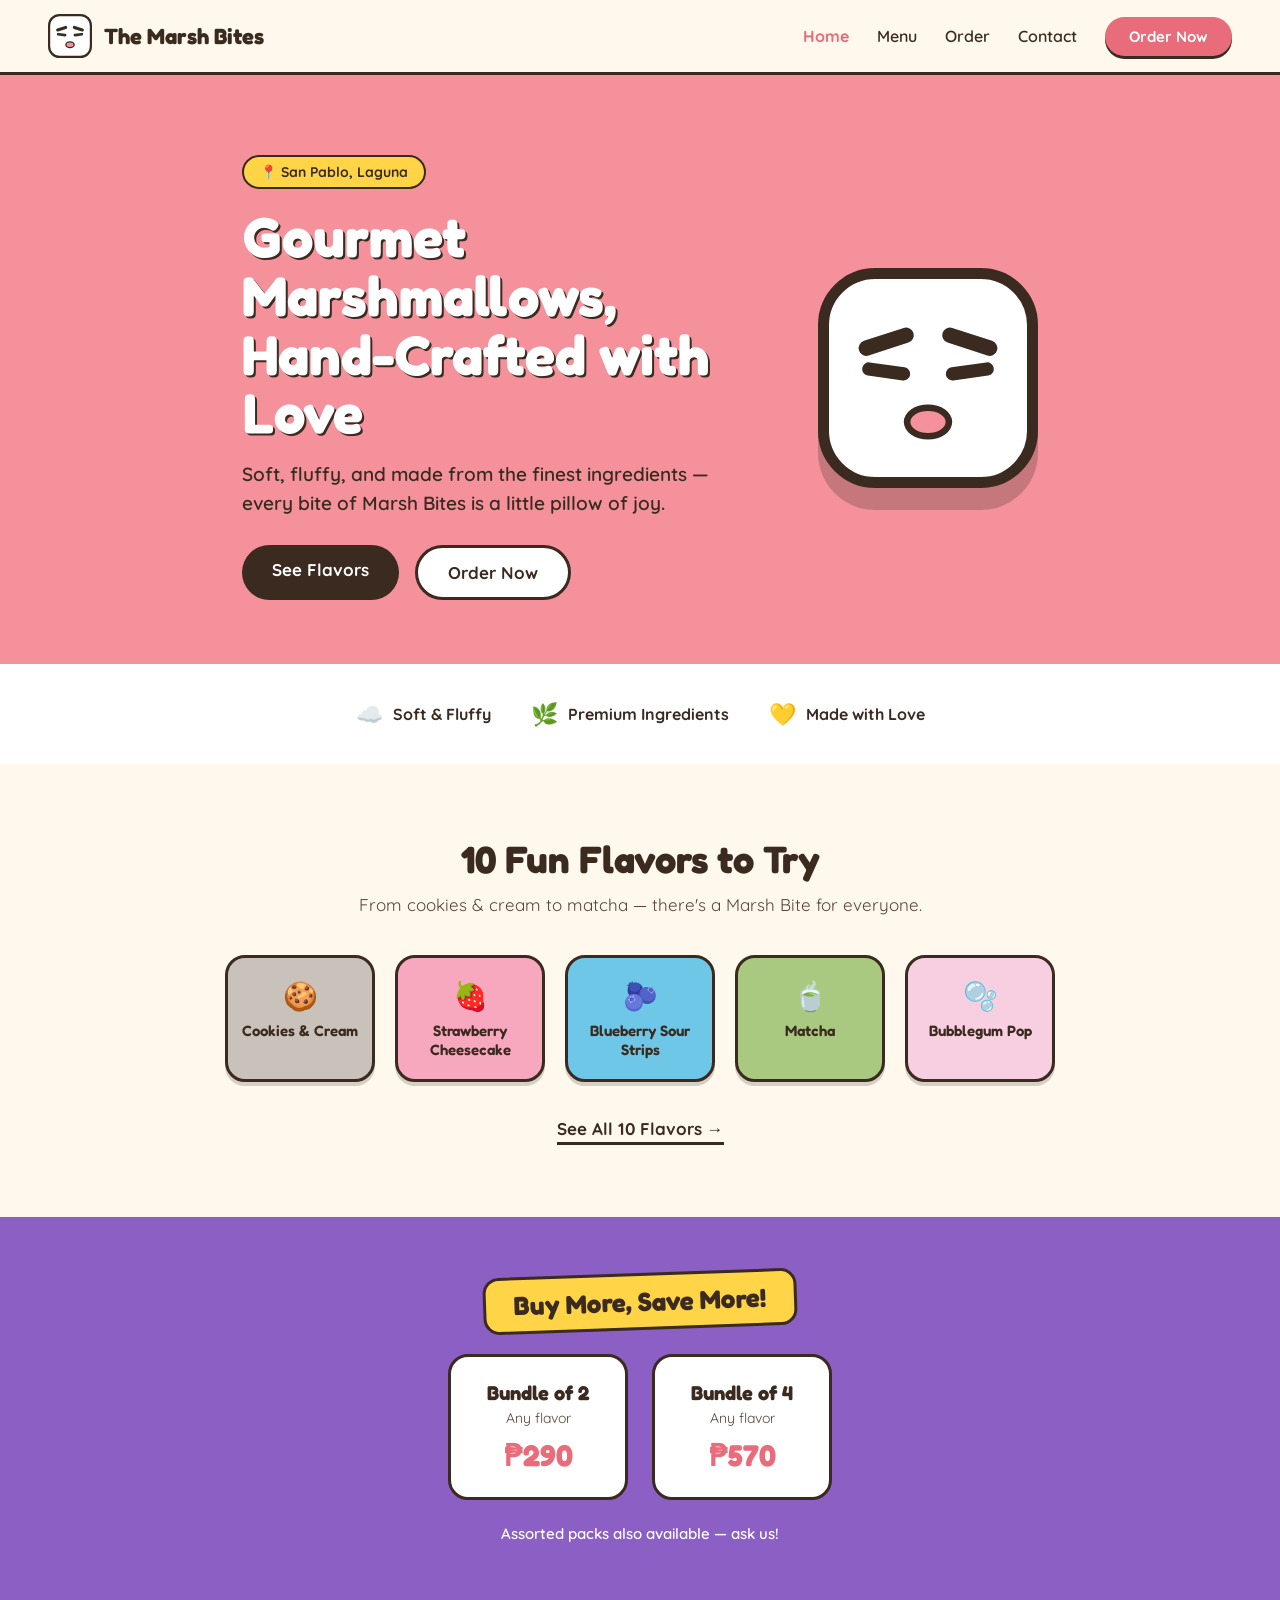
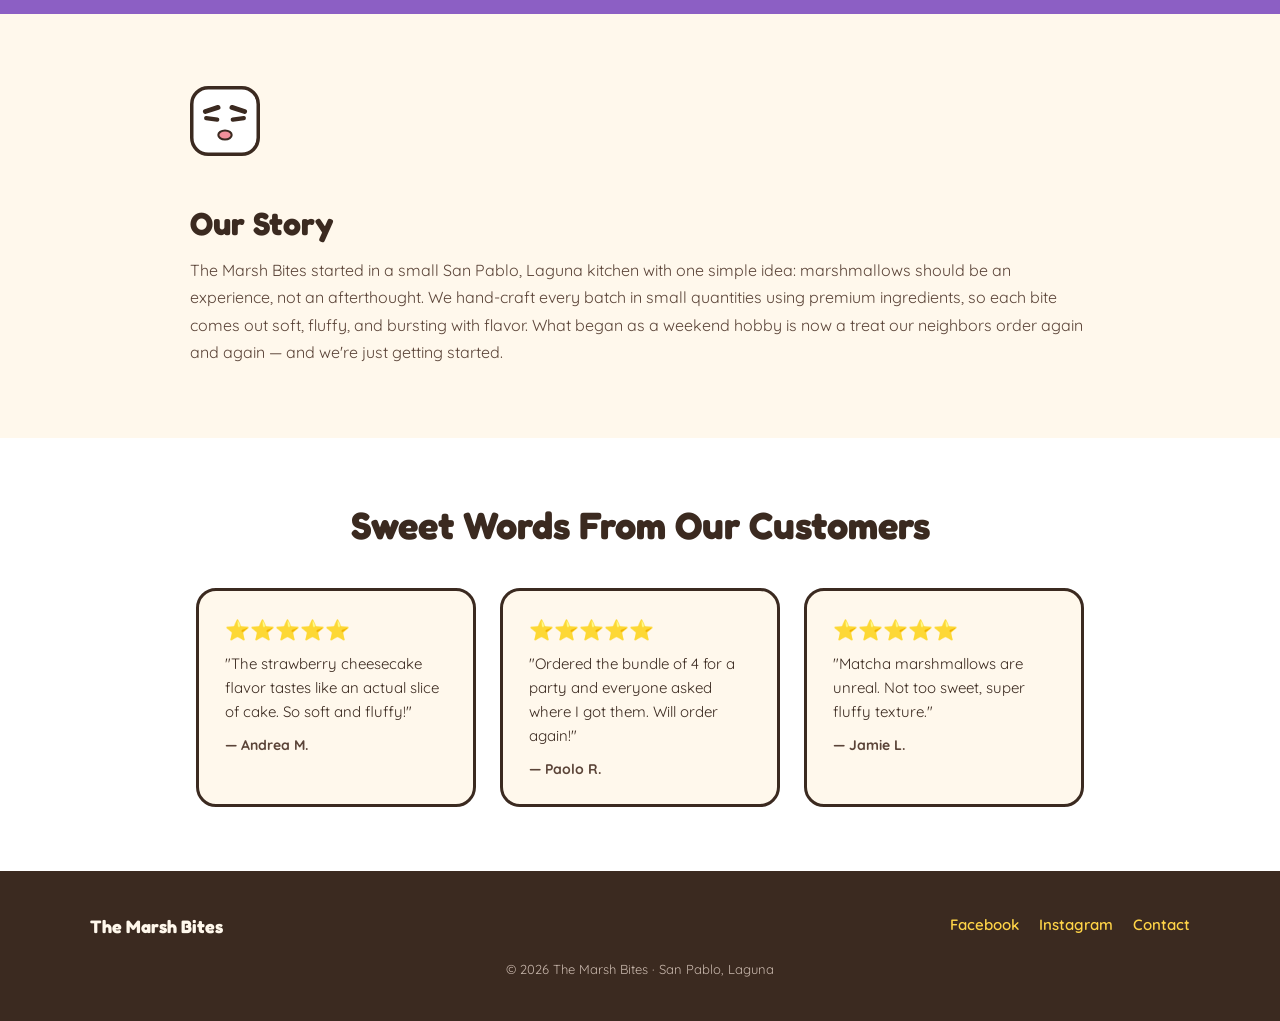
==== home.html @ ee5dc167 "Add files via upload" ====
<!DOCTYPE html>
<html lang="en">
<head>
<meta charset="utf-8">
<meta name="viewport" content="width=device-width, initial-scale=1">
<title>The Marsh Bites — Gourmet Marshmallows</title>
<link rel="preconnect" href="https://fonts.googleapis.com">
<link href="https://fonts.googleapis.com/css2?family=Fredoka:wght@500;600;700&family=Quicksand:wght@400;500;600;700&display=swap" rel="stylesheet">
<link rel="stylesheet" href="styles.css">
</head>
<body>

  <nav class="navbar">
    <a href="home.html" class="nav-logo">
      <div class="mascot sm"><div class="mascot-inner">
        <div class="mascot-face"></div>
        <div class="mascot-eyebrow l"></div><div class="mascot-eyebrow r"></div>
        <div class="mascot-eye l"></div><div class="mascot-eye r"></div>
        <div class="mascot-mouth"></div>
      </div></div>
      <div class="nav-logo-text">The Marsh Bites</div>
    </a>
    <div class="nav-links">
      <a href="home.html" class="nav-link active">Home</a>
      <a href="menu.html" class="nav-link">Menu</a>
      <a href="order.html" class="nav-link">Order</a>
      <a href="contact.html" class="nav-link">Contact</a>
      <a href="order.html" class="nav-cta">Order Now</a>
    </div>
  </nav>

  <section class="hero">
    <div class="hero-content">
      <div class="badge badge-yellow">📍 San Pablo, Laguna</div>
      <h1 class="hero-title">Gourmet Marshmallows,<br>Hand-Crafted with Love</h1>
      <p class="hero-text">Soft, fluffy, and made from the finest ingredients — every bite of Marsh Bites is a little pillow of joy.</p>
      <div class="hero-buttons">
        <a href="menu.html" class="btn btn-dark">See Flavors</a>
        <a href="order.html" class="btn btn-outline">Order Now</a>
      </div>
    </div>
    <div class="mascot lg"><div class="mascot-inner">
        <div class="mascot-face"></div>
        <div class="mascot-eyebrow l"></div><div class="mascot-eyebrow r"></div>
        <div class="mascot-eye l"></div><div class="mascot-eye r"></div>
        <div class="mascot-mouth"></div>
      </div></div>
  </section>

  <section class="features-strip">
    <div class="feature-item"><span class="emoji">☁️</span> Soft &amp; Fluffy</div>
    <div class="feature-item"><span class="emoji">🌿</span> Premium Ingredients</div>
    <div class="feature-item"><span class="emoji">💛</span> Made with Love</div>
  </section>

  <section class="section">
    <h2 class="section-title">10 Fun Flavors to Try</h2>
    <p class="section-sub">From cookies &amp; cream to matcha — there's a Marsh Bite for everyone.</p>
    <div class="flavor-row">
      <div class="flavor-card" style="background:#C9C2BA;">
        <div class="emoji">🍪</div>
        <div class="name">Cookies & Cream</div>
      </div>
      <div class="flavor-card" style="background:#F7A8BE;">
        <div class="emoji">🍓</div>
        <div class="name">Strawberry Cheesecake</div>
      </div>
      <div class="flavor-card" style="background:#6FC7E8;">
        <div class="emoji">🫐</div>
        <div class="name">Blueberry Sour Strips</div>
      </div>
      <div class="flavor-card" style="background:#A8C97F;">
        <div class="emoji">🍵</div>
        <div class="name">Matcha</div>
      </div>
      <div class="flavor-card" style="background:#F8CFE0;">
        <div class="emoji">🫧</div>
        <div class="name">Bubblegum Pop</div>
      </div>
    </div>
    <a href="menu.html" class="see-all-link">See All 10 Flavors →</a>
  </section>

  <section class="bundle-section">
    <div class="bundle-badge">Buy More, Save More!</div>
    <div class="bundle-cards">
      <div class="bundle-card"><div class="title">Bundle of 2</div><div class="sub">Any flavor</div><div class="price">₱290</div></div>
      <div class="bundle-card"><div class="title">Bundle of 4</div><div class="sub">Any flavor</div><div class="price">₱570</div></div>
    </div>
    <p class="bundle-note">Assorted packs also available — ask us!</p>
  </section>

  <section class="story-section">
    <div class="story-inner">
      <div class="mascot md"><div class="mascot-inner">
        <div class="mascot-face"></div>
        <div class="mascot-eyebrow l"></div><div class="mascot-eyebrow r"></div>
        <div class="mascot-eye l"></div><div class="mascot-eye r"></div>
        <div class="mascot-mouth"></div>
      </div></div>
      <div>
        <h2 class="story-title">Our Story</h2>
        <p class="story-text">The Marsh Bites started in a small San Pablo, Laguna kitchen with one simple idea: marshmallows should be an experience, not an afterthought. We hand-craft every batch in small quantities using premium ingredients, so each bite comes out soft, fluffy, and bursting with flavor. What began as a weekend hobby is now a treat our neighbors order again and again — and we're just getting started.</p>
      </div>
    </div>
  </section>

  <section class="testimonials-section">
    <h2 class="section-title" style="margin-bottom:40px;">Sweet Words From Our Customers</h2>
    <div class="testimonial-cards">
      <div class="testimonial-card"><div class="stars">⭐⭐⭐⭐⭐</div><p>"The strawberry cheesecake flavor tastes like an actual slice of cake. So soft and fluffy!"</p><div class="author">— Andrea M.</div></div>
      <div class="testimonial-card"><div class="stars">⭐⭐⭐⭐⭐</div><p>"Ordered the bundle of 4 for a party and everyone asked where I got them. Will order again!"</p><div class="author">— Paolo R.</div></div>
      <div class="testimonial-card"><div class="stars">⭐⭐⭐⭐⭐</div><p>"Matcha marshmallows are unreal. Not too sweet, super fluffy texture."</p><div class="author">— Jamie L.</div></div>
    </div>
  </section>

  <footer class="footer">
    <div class="footer-inner">
      <div class="footer-logo">The Marsh Bites</div>
      <div class="footer-links">
        <a href="https://facebook.com/themarshbites" target="_blank">Facebook</a>
        <a href="https://instagram.com/themarshbites" target="_blank">Instagram</a>
        <a href="contact.html">Contact</a>
      </div>
    </div>
    <div class="footer-copy">© 2026 The Marsh Bites · San Pablo, Laguna</div>
  </footer>
</body>
</html>
---- styles.css ----
:root{
  --pink:#F4919A; --pink-dark:#E86C79; --pink-darker:#D95763;
  --cream:#FFF8EC; --blue:#6FC7E8; --yellow:#FFD447; --purple:#8C5FC4;
  --brown:#3B2A20; --text-muted:#5B4438; --white:#fff;
}
*{box-sizing:border-box;}
body{margin:0;background:var(--cream);font-family:'Quicksand',sans-serif;}
a{color:var(--pink-dark);text-decoration:none;}
a:hover{color:var(--pink-darker);}
h1,h2,h3{font-family:'Fredoka',sans-serif;margin:0;}
img{max-width:100%;}

/* Mascot */
.mascot{position:relative;flex-shrink:0;}
.mascot-inner{width:100px;height:100px;position:relative;}
.mascot.sm{width:44px;height:44px;}
.mascot.sm .mascot-inner{transform:scale(0.44);transform-origin:top left;}
.mascot.md{width:70px;height:70px;}
.mascot.md .mascot-inner{transform:scale(0.7);transform-origin:top left;}
.mascot.lg{width:220px;height:220px;}
.mascot.lg .mascot-inner{transform:scale(2.2);transform-origin:top left;}
.mascot-face{position:absolute;inset:0;background:#fff;border:5px solid var(--brown);border-radius:26px;}
.mascot.lg .mascot-face{box-shadow:0 10px 0 rgba(59,42,32,0.25);}
.mascot-eyebrow{position:absolute;top:30px;width:26px;height:7px;background:var(--brown);border-radius:4px;}
.mascot-eyebrow.l{left:18px;transform:rotate(-18deg);}
.mascot-eyebrow.r{right:18px;transform:rotate(18deg);}
.mascot-eye{position:absolute;top:44px;width:22px;height:6px;background:var(--brown);border-radius:6px;}
.mascot-eye.l{left:20px;transform:rotate(8deg);}
.mascot-eye.r{right:20px;transform:rotate(-8deg);}
.mascot-mouth{position:absolute;bottom:22px;left:50%;transform:translateX(-50%);width:22px;height:16px;background:var(--pink);border:3px solid var(--brown);border-radius:50%;}

/* Nav */
.navbar{position:sticky;top:0;z-index:50;display:flex;align-items:center;justify-content:space-between;flex-wrap:wrap;gap:16px;padding:14px 48px;background:var(--cream);border-bottom:3px solid var(--brown);}
.nav-logo{display:flex;align-items:center;gap:12px;}
.nav-logo-text{font-family:'Fredoka',sans-serif;font-weight:700;font-size:22px;color:var(--brown);line-height:1;}
.nav-links{display:flex;gap:28px;align-items:center;flex-wrap:wrap;}
.nav-link{color:var(--brown);font-weight:600;font-size:16px;}
.nav-link.active{color:var(--pink-dark);font-weight:700;}
.nav-cta{background:var(--pink-dark);color:#fff;font-weight:700;padding:10px 24px;border-radius:999px;font-size:15px;box-shadow:0 3px 0 var(--brown);}

/* Buttons */
.btn{display:inline-block;font-weight:700;border-radius:999px;cursor:pointer;border:none;text-align:center;}
.btn-dark{background:var(--brown);color:#fff;font-size:17px;padding:14px 30px;}
.btn-outline{background:#fff;color:var(--brown);font-size:17px;padding:14px 30px;border:3px solid var(--brown);}
.btn-pink{background:var(--pink-dark);color:#fff;font-size:18px;padding:16px 36px;box-shadow:0 4px 0 var(--brown);}

/* Hero */
.hero{background:var(--pink);padding:80px 48px 64px;display:flex;align-items:center;justify-content:center;gap:56px;flex-wrap:wrap;}
.hero-content{max-width:520px;}
.badge{display:inline-block;color:var(--brown);font-weight:700;font-size:14px;padding:6px 16px;border-radius:999px;margin-bottom:18px;border:2px solid var(--brown);}
.badge-yellow{background:var(--yellow);}
.badge-blue{background:var(--blue);}
.hero-title{font-weight:700;font-size:56px;line-height:1.05;color:#fff;margin:0 0 18px;text-shadow:2px 2px 0 var(--brown);}
.hero-text{font-size:19px;color:var(--brown);font-weight:600;margin:0 0 28px;line-height:1.5;}
.hero-buttons{display:flex;gap:16px;flex-wrap:wrap;}

/* Feature strip */
.features-strip{display:flex;justify-content:center;gap:40px;flex-wrap:wrap;padding:36px 48px;background:#fff;}
.feature-item{display:flex;align-items:center;gap:10px;font-weight:700;color:var(--brown);font-size:16px;}
.feature-item .emoji{font-size:22px;}

/* Section generic */
.section{padding:72px 48px;text-align:center;}
.section-title{font-weight:700;font-size:38px;color:var(--brown);margin:0 0 12px;}
.section-sub{font-size:17px;color:var(--text-muted);margin:0 0 40px;}

/* Flavor cards (teaser + menu grid) */
.flavor-row{display:flex;gap:20px;flex-wrap:wrap;justify-content:center;max-width:1000px;margin:0 auto;}
.flavor-card{width:150px;border:3px solid var(--brown);border-radius:20px;padding:20px 12px;box-shadow:0 4px 0 rgba(59,42,32,0.2);}
.flavor-card .emoji{font-size:28px;margin-bottom:8px;}
.flavor-card .name{font-family:'Fredoka',sans-serif;font-weight:600;font-size:15px;color:var(--brown);}
.see-all-link{display:inline-block;margin-top:36px;color:var(--brown);font-weight:700;font-size:17px;border-bottom:3px solid var(--brown);padding-bottom:2px;}
.see-all-link:hover{color:var(--brown);}

.flavor-grid{display:grid;grid-template-columns:repeat(auto-fit,minmax(260px,1fr));gap:24px;max-width:1100px;margin:0 auto;padding:56px 48px;}
.flavor-grid-card{border:3px solid var(--brown);border-radius:22px;padding:24px;box-shadow:0 5px 0 rgba(59,42,32,0.2);}
.flavor-grid-card .emoji{font-size:32px;margin-bottom:10px;}
.flavor-grid-card .name{font-family:'Fredoka',sans-serif;font-weight:600;font-size:19px;color:var(--brown);margin-bottom:6px;}
.flavor-price{font-family:'Fredoka',sans-serif;font-weight:700;font-size:22px;color:var(--brown);background:#fff;display:inline-block;padding:6px 16px;border-radius:999px;border:2px solid var(--brown);}

/* Bundle section */
.bundle-section{padding:56px 48px;background:var(--purple);text-align:center;}
.bundle-badge{display:inline-block;background:var(--yellow);color:var(--brown);font-family:'Fredoka',sans-serif;font-weight:700;font-size:26px;padding:10px 28px;border-radius:16px;border:3px solid var(--brown);transform:rotate(-2deg);margin-bottom:24px;}
.bundle-cards{display:flex;gap:24px;justify-content:center;flex-wrap:wrap;}
.bundle-card{background:#fff;border:3px solid var(--brown);border-radius:20px;padding:24px 32px;min-width:180px;}
.bundle-card .title{font-family:'Fredoka',sans-serif;font-weight:700;font-size:20px;color:var(--brown);}
.bundle-card .sub{color:var(--text-muted);font-size:14px;margin:4px 0 10px;}
.bundle-card .price{font-family:'Fredoka',sans-serif;font-weight:700;font-size:30px;color:var(--pink-dark);}
.bundle-note{color:#fff;font-weight:600;margin-top:24px;font-size:15px;}

/* Story */
.story-section{padding:72px 48px;}
.story-inner{max-width:900px;margin:0 auto;display:flex;align-items:center;gap:48px;flex-wrap:wrap;}
.story-title{font-weight:700;font-size:32px;color:var(--brown);margin:0 0 14px;}
.story-text{font-size:16px;color:var(--text-muted);line-height:1.7;margin:0;}

/* Testimonials */
.testimonials-section{padding:64px 48px;background:#fff;text-align:center;}
.testimonial-cards{display:flex;gap:24px;justify-content:center;flex-wrap:wrap;max-width:1000px;margin:0 auto;}
.testimonial-card{background:var(--cream);border:3px solid var(--brown);border-radius:20px;padding:26px;max-width:280px;text-align:left;}
.testimonial-card .stars{font-size:20px;margin-bottom:10px;}
.testimonial-card p{font-size:15px;color:var(--brown);line-height:1.6;margin:0 0 12px;}
.testimonial-card .author{font-weight:700;font-size:14px;color:var(--text-muted);}

/* Footer */
.footer{background:var(--brown);color:var(--cream);padding:44px 48px;}
.footer-inner{display:flex;justify-content:space-between;flex-wrap:wrap;gap:24px;max-width:1100px;margin:0 auto;}
.footer-logo{font-family:'Fredoka',sans-serif;font-weight:700;font-size:18px;}
.footer-links{display:flex;gap:20px;font-size:15px;}
.footer-links a{color:var(--yellow);font-weight:600;}
.footer-copy{text-align:center;font-size:13px;color:#c9b8ad;margin-top:24px;}

/* Menu hero */
.menu-hero{background:var(--pink);padding:56px 48px;text-align:center;}
.menu-hero h1{font-size:46px;color:#fff;margin:0 0 10px;text-shadow:2px 2px 0 var(--brown);}
.menu-hero p{font-size:17px;color:var(--brown);font-weight:600;margin:0;}

/* Contact hero */
.contact-hero{background:var(--blue);padding:56px 48px;text-align:center;}
.contact-hero h1{font-size:42px;color:#fff;margin:0 0 8px;text-shadow:2px 2px 0 var(--brown);}
.contact-hero p{font-size:16px;color:var(--brown);font-weight:600;margin:0;}
.contact-cards{padding:56px 24px;max-width:1000px;margin:0 auto;display:flex;gap:24px;flex-wrap:wrap;}
.contact-card{flex:1;min-width:220px;background:#fff;border:3px solid var(--brown);border-radius:22px;padding:28px;text-align:center;box-shadow:0 5px 0 rgba(59,42,32,0.15);}
.contact-card .emoji{font-size:32px;margin-bottom:10px;}
.contact-card .title{font-family:'Fredoka',sans-serif;font-weight:600;font-size:18px;color:var(--brown);margin-bottom:6px;}
.contact-card .detail{font-size:14px;color:var(--text-muted);}
.info-cards{padding:0 24px 64px;max-width:1000px;margin:0 auto;display:flex;gap:24px;flex-wrap:wrap;}
.info-card{flex:1;min-width:280px;border:3px solid var(--brown);border-radius:22px;padding:32px;}
.info-card.pink{background:var(--pink);}
.info-card.yellow{background:var(--yellow);}
.info-card h3{font-weight:700;font-size:20px;margin:0 0 16px;}
.info-card.pink h3, .info-card.pink p{color:#fff;}
.info-card.yellow h3, .info-card.yellow p{color:var(--brown);}
.info-card p{font-size:15px;font-weight:600;line-height:1.6;margin:0;}
.info-pill{font-size:14px;color:var(--brown);background:#fff;display:inline-block;padding:4px 12px;border-radius:999px;font-weight:700;margin-top:8px;}
.info-note{font-size:13px;font-weight:600;margin-top:12px;}

/* Order page */
.order-hero{background:var(--pink);padding:48px 48px 40px;text-align:center;}
.order-hero h1{font-size:42px;color:#fff;margin:0 0 8px;text-shadow:2px 2px 0 var(--brown);}
.order-hero p{font-size:16px;color:var(--brown);font-weight:600;margin:0;}
.order-layout{padding:48px 24px;max-width:1180px;margin:0 auto;display:flex;gap:32px;align-items:flex-start;flex-wrap:wrap;}
.order-form{flex:2;min-width:340px;display:flex;flex-direction:column;gap:32px;}
.form-card{background:#fff;border:3px solid var(--brown);border-radius:22px;padding:28px;}
.form-card h3{font-weight:600;font-size:20px;color:var(--brown);margin:0 0 18px;}
.form-row{display:flex;gap:16px;flex-wrap:wrap;}
.form-group{flex:1;min-width:200px;}
.form-group label{font-weight:700;font-size:13px;color:var(--text-muted);display:block;margin-bottom:6px;}
.form-group input, .form-group textarea{width:100%;box-sizing:border-box;padding:12px 14px;border:2px solid var(--brown);border-radius:12px;font-size:15px;font-family:'Quicksand',sans-serif;}
.form-group textarea{min-height:90px;resize:vertical;}
.toggle-row{display:flex;gap:14px;margin-bottom:18px;}
.toggle-btn{flex:1;padding:14px;border-radius:14px;border:2px solid var(--brown);font-weight:700;font-size:15px;cursor:pointer;background:#fff;color:var(--brown);}
.toggle-btn.selected{background:var(--pink-dark);color:#fff;}
.delivery-fee-note{font-size:13px;color:var(--purple);font-weight:700;margin:0 0 14px;}
.flavor-hint{font-size:13px;color:var(--purple);font-weight:700;margin:0 0 18px;}
.flavor-list{display:flex;flex-direction:column;gap:10px;}
.order-flavor-row{display:flex;align-items:center;justify-content:space-between;border:2px solid var(--brown);border-radius:14px;padding:10px 16px;}
.order-flavor-row .info{display:flex;align-items:center;gap:10px;}
.order-flavor-row .price{font-size:13px;color:var(--brown);font-weight:700;opacity:0.7;}
.qty-control{display:flex;align-items:center;gap:10px;}
.qty-btn{width:30px;height:30px;border-radius:50%;border:2px solid var(--brown);background:#fff;font-weight:700;font-size:16px;cursor:pointer;}
.qty-val{min-width:20px;text-align:center;font-weight:700;color:var(--brown);}
.summary-col{flex:1;min-width:280px;position:sticky;top:90px;}
.summary-card{background:var(--brown);color:#fff;border-radius:22px;padding:26px;}
.summary-card h3{font-weight:700;font-size:20px;margin:0 0 16px;}
.summary-lines{display:flex;flex-direction:column;gap:8px;margin-bottom:16px;max-height:240px;overflow-y:auto;}
.summary-line{display:flex;justify-content:space-between;font-size:14px;}
.summary-total{border-top:2px dashed #6b564a;padding-top:14px;display:flex;justify-content:space-between;align-items:center;}
.summary-total .label{font-family:'Fredoka',sans-serif;font-weight:600;font-size:17px;}
.summary-total .value{font-family:'Fredoka',sans-serif;font-weight:700;font-size:24px;color:var(--yellow);}
.summary-empty{font-size:14px;color:#c9b8ad;}
.btn-email{display:block;text-align:center;background:var(--pink-dark);color:#fff;font-weight:700;font-size:16px;padding:14px;border-radius:999px;margin-top:20px;}
.btn-copy{display:block;width:100%;text-align:center;background:var(--yellow);color:var(--brown);font-weight:700;font-size:15px;padding:13px;border-radius:999px;margin-top:12px;border:none;cursor:pointer;}
.btn-messenger{display:block;text-align:center;background:transparent;color:#fff;font-weight:700;font-size:14px;padding:12px;border-radius:999px;margin-top:12px;border:2px solid #fff;}
.copied-msg{font-size:13px;color:#8FCB9B;font-weight:700;text-align:center;margin:12px 0 0;display:none;}
.copied-msg.show{display:block;}
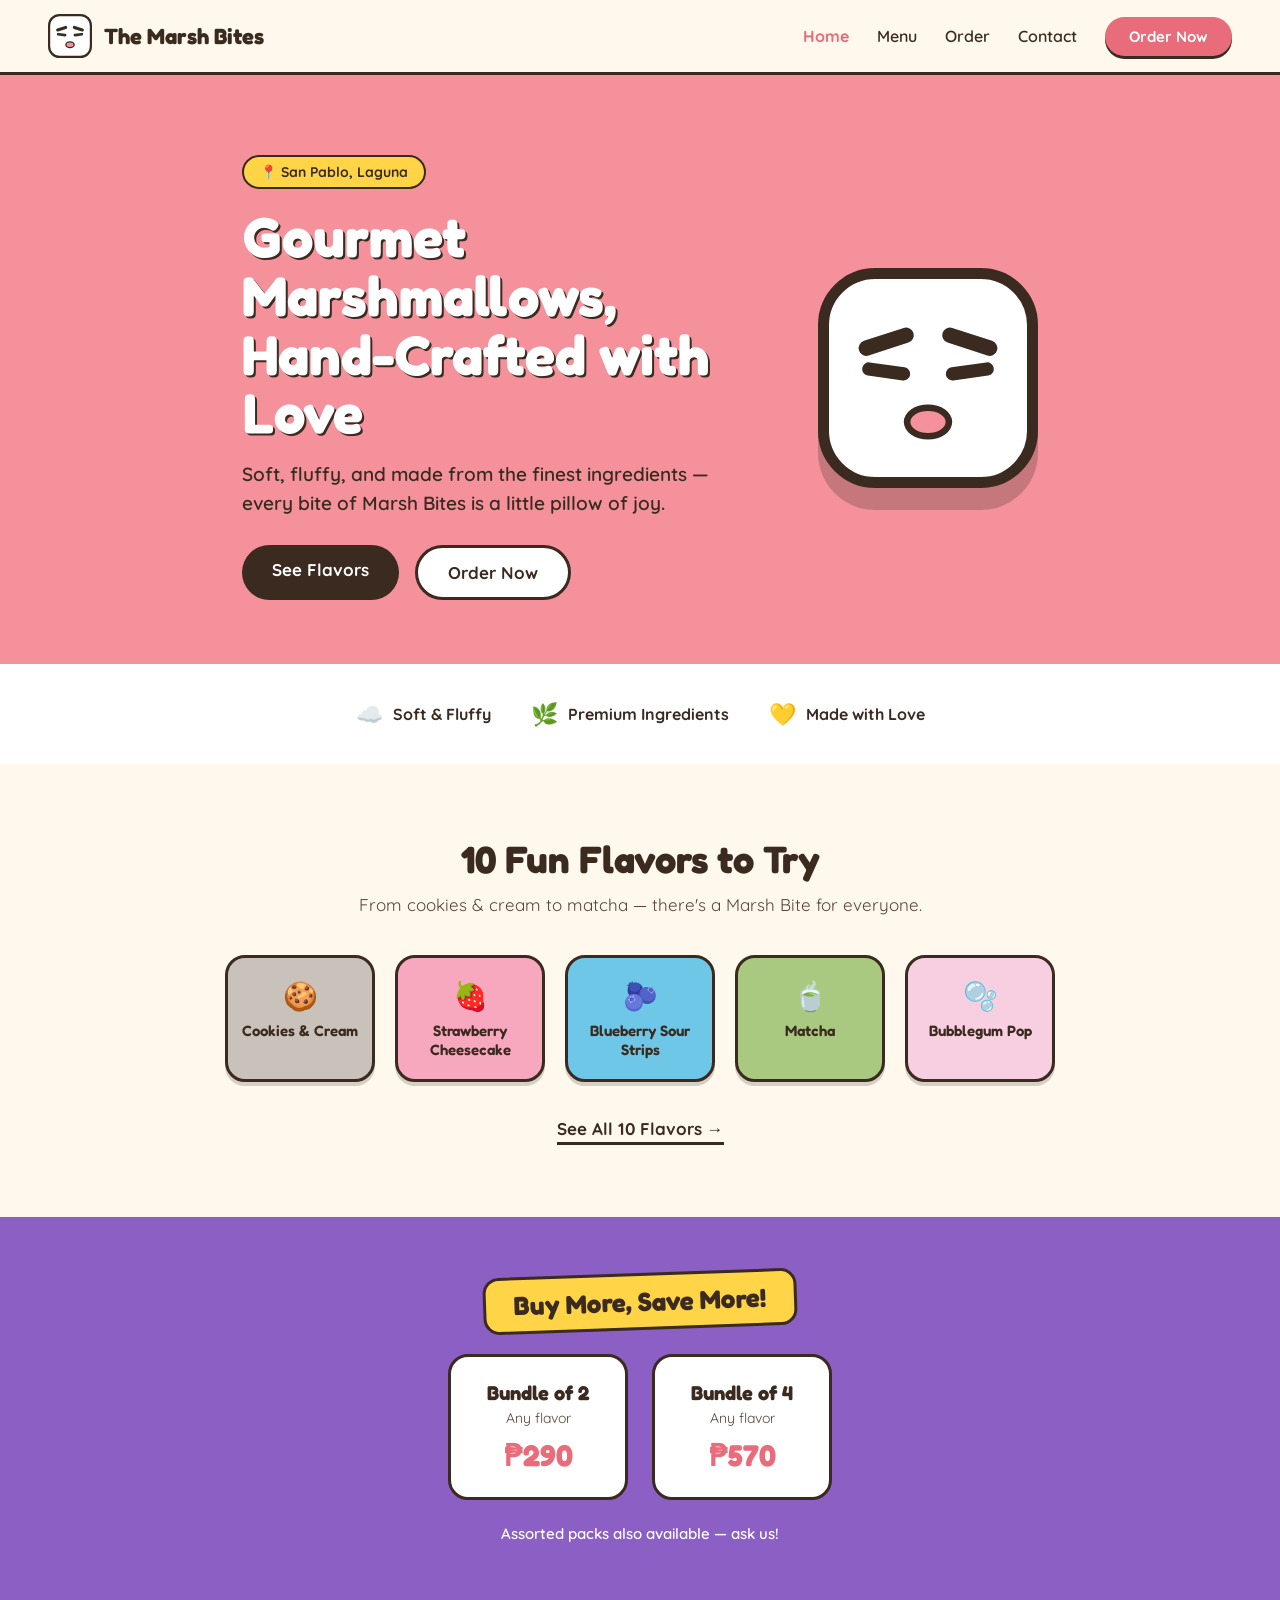
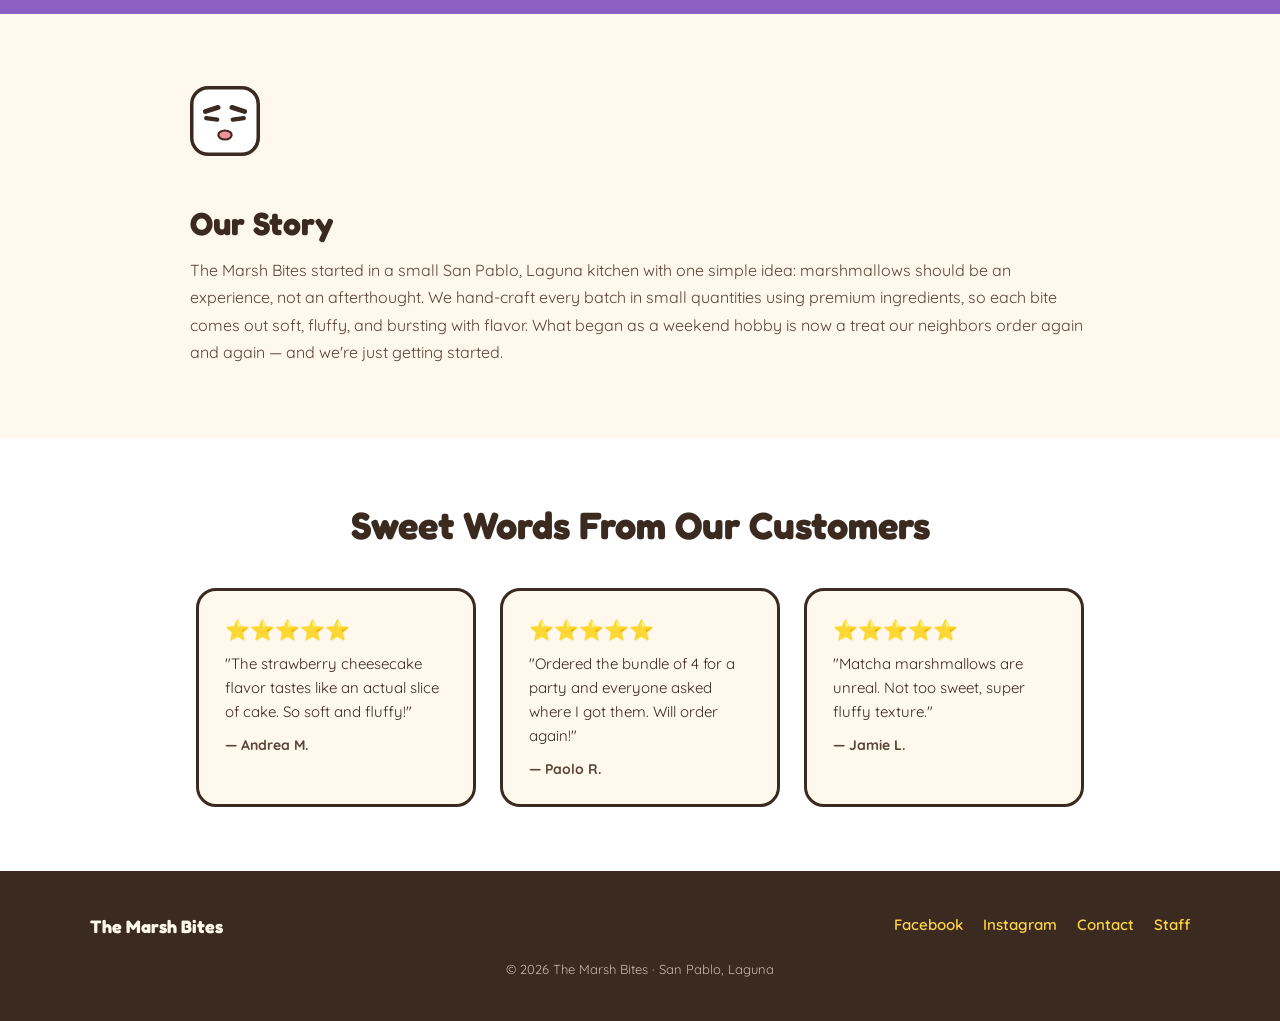
==== commit 3e30aa96: "Add files via upload" ====
--- a/home.html
+++ b/home.html
@@ -121,6 +121,7 @@
         <a href="https://facebook.com/themarshbites" target="_blank">Facebook</a>
         <a href="https://instagram.com/themarshbites" target="_blank">Instagram</a>
         <a href="contact.html">Contact</a>
+        <a href="staff-login.html">Staff</a>
       </div>
     </div>
     <div class="footer-copy">© 2026 The Marsh Bites · San Pablo, Laguna</div>
--- a/styles.css
+++ b/styles.css
@@ -147,7 +147,10 @@
 .form-group{flex:1;min-width:200px;}
 .form-group label{font-weight:700;font-size:13px;color:var(--text-muted);display:block;margin-bottom:6px;}
 .form-group input, .form-group textarea{width:100%;box-sizing:border-box;padding:12px 14px;border:2px solid var(--brown);border-radius:12px;font-size:15px;font-family:'Quicksand',sans-serif;}
-.form-group textarea{min-height:90px;resize:vertical;}
+.form-group textarea{height:110px;resize:none;}
+#in-notes{width:650px;}
+.notes-count{display:block;text-align:right;font-size:12px;font-weight:700;color:var(--text-muted);margin-top:6px;}
+.notes-count.limit{color:var(--pink-darker);}
 .toggle-row{display:flex;gap:14px;margin-bottom:18px;}
 .toggle-btn{flex:1;padding:14px;border-radius:14px;border:2px solid var(--brown);font-weight:700;font-size:15px;cursor:pointer;background:#fff;color:var(--brown);}
 .toggle-btn.selected{background:var(--pink-dark);color:#fff;}
@@ -174,3 +177,82 @@
 .btn-messenger{display:block;text-align:center;background:transparent;color:#fff;font-weight:700;font-size:14px;padding:12px;border-radius:999px;margin-top:12px;border:2px solid #fff;}
 .copied-msg{font-size:13px;color:#8FCB9B;font-weight:700;text-align:center;margin:12px 0 0;display:none;}
 .copied-msg.show{display:block;}
+
+/* Place order */
+.btn-place-order{display:block;width:100%;text-align:center;background:var(--pink-dark);color:#fff;font-weight:700;font-size:17px;padding:15px;border-radius:999px;border:none;cursor:pointer;box-shadow:0 4px 0 var(--brown);text-decoration:none;box-sizing:border-box;}
+.btn-place-order:hover{color:#fff;}
+.btn-place-order:disabled{opacity:0.7;cursor:default;}
+.place-order-msg{font-size:13px;color:#F4A9A9;font-weight:700;text-align:center;margin:10px 0 0;display:none;}
+.place-order-msg.show{display:block;}
+.summary-divider{font-size:12px;color:#c9b8ad;text-align:center;font-weight:700;margin:18px 0 4px;text-transform:uppercase;letter-spacing:0.5px;}
+.btn-outline-order{display:inline-block;text-align:center;background:#fff;color:var(--brown);font-weight:700;font-size:15px;padding:13px 26px;border-radius:999px;border:3px solid var(--brown);text-decoration:none;}
+.btn-outline-order:hover{color:var(--brown);}
+.btn-outline-order.sm{padding:8px 18px;font-size:14px;border-width:2px;background:transparent;}
+
+/* Edit banner */
+.edit-banner{display:none;max-width:1180px;margin:24px auto 0;padding:14px 24px;background:var(--yellow);border:2px solid var(--brown);border-radius:14px;color:var(--brown);font-weight:700;font-size:14px;text-align:center;}
+.edit-banner.show{display:block;}
+
+/* Receipt page */
+.receipt-layout{padding:48px 24px;max-width:640px;margin:0 auto;}
+.receipt-loading, .receipt-not-found{text-align:center;color:var(--text-muted);font-weight:600;padding:40px 0;}
+.receipt-not-found .btn{margin-top:16px;}
+.receipt-card{background:#fff;border:3px solid var(--brown);border-radius:22px;padding:28px;box-shadow:0 5px 0 rgba(59,42,32,0.15);}
+.receipt-top{display:flex;justify-content:space-between;align-items:flex-start;gap:12px;flex-wrap:wrap;}
+.receipt-code{font-family:'Fredoka',sans-serif;font-weight:700;font-size:24px;color:var(--brown);}
+.receipt-created{font-size:13px;color:var(--text-muted);font-weight:600;margin-top:2px;}
+.receipt-edited-note{font-size:13px;color:var(--purple);font-weight:700;margin:8px 0 0;}
+.receipt-section{border-top:2px dashed #e5d9cc;margin-top:20px;padding-top:18px;}
+.receipt-section h3{font-weight:700;font-size:15px;color:var(--brown);margin:0 0 10px;text-transform:uppercase;letter-spacing:0.4px;}
+.receipt-row{display:flex;justify-content:space-between;gap:12px;font-size:14px;color:var(--brown);padding:4px 0;}
+.receipt-row span:first-child{color:var(--text-muted);font-weight:600;}
+.receipt-row span:last-child{font-weight:700;text-align:right;}
+.receipt-total{border-top:2px dashed #e5d9cc;margin-top:8px;padding-top:10px;font-family:'Fredoka',sans-serif;font-size:18px;}
+.receipt-total span:last-child{color:var(--pink-dark);}
+.receipt-notes{font-size:14px;color:var(--brown);background:var(--cream);border-radius:12px;padding:12px 14px;margin:0;}
+.receipt-actions{display:flex;gap:14px;flex-wrap:wrap;margin-top:26px;}
+.receipt-actions .btn-place-order, .receipt-actions .btn-outline-order{flex:1;min-width:160px;}
+
+/* Status badge */
+.status-badge{display:inline-block;font-weight:700;font-size:13px;padding:8px 16px;border-radius:999px;border:2px solid var(--brown);white-space:nowrap;}
+.status-badge.status-pending{background:var(--yellow);color:var(--brown);}
+.status-badge.status-preparing{background:var(--blue);color:var(--brown);}
+.status-badge.status-ready{background:#8FCB9B;color:var(--brown);}
+.status-badge.status-completed{background:var(--brown);color:#fff;}
+.status-badge.status-cancelled{background:#E9DCD2;color:var(--text-muted);}
+
+/* Login page */
+.login-layout{padding:64px 24px;display:flex;justify-content:center;}
+.login-card{background:#fff;border:3px solid var(--brown);border-radius:22px;padding:32px;max-width:360px;width:100%;box-shadow:0 5px 0 rgba(59,42,32,0.15);}
+.login-card h2{font-size:24px;color:var(--brown);margin-bottom:6px;}
+.login-sub{font-size:14px;color:var(--text-muted);margin:0 0 22px;}
+.login-card .form-group{margin-bottom:16px;}
+.login-error{font-size:13px;color:var(--pink-darker);font-weight:700;margin:0 0 14px;display:none;}
+.login-error.show{display:block;}
+
+/* Staff dashboard */
+.navbar .staff-email{font-size:14px;color:var(--text-muted);font-weight:600;}
+.staff-layout{padding:24px 48px 64px;max-width:1200px;margin:0 auto;}
+.filter-tabs{display:flex;gap:10px;flex-wrap:wrap;margin-bottom:28px;}
+.filter-tab{background:#fff;border:2px solid var(--brown);color:var(--brown);font-weight:700;font-size:14px;padding:9px 16px;border-radius:999px;cursor:pointer;}
+.filter-tab .count{opacity:0.6;font-size:12px;}
+.filter-tab.selected{background:var(--brown);color:#fff;}
+.orders-empty{text-align:center;color:var(--text-muted);font-weight:600;padding:40px 0;}
+.orders-list{display:grid;grid-template-columns:repeat(auto-fill,minmax(300px,1fr));gap:20px;}
+.staff-order-card{background:#fff;border:3px solid var(--brown);border-radius:20px;padding:20px;box-shadow:0 4px 0 rgba(59,42,32,0.15);}
+.staff-order-card.status-cancelled{opacity:0.6;}
+.staff-card-top{display:flex;justify-content:space-between;align-items:flex-start;gap:10px;}
+.staff-order-code{font-family:'Fredoka',sans-serif;font-weight:700;font-size:18px;color:var(--brown);}
+.staff-order-time{font-size:12px;color:var(--text-muted);font-weight:600;}
+.edited-badge{display:inline-block;margin-top:8px;font-size:12px;color:var(--purple);font-weight:700;}
+.staff-card-body{margin-top:14px;display:flex;flex-direction:column;gap:6px;}
+.staff-row{font-size:13px;color:var(--brown);}
+.staff-items{border-top:2px dashed #e5d9cc;margin-top:6px;padding-top:8px;}
+.staff-items .summary-line{font-size:13px;color:var(--brown);}
+.staff-total{font-weight:700;}
+.staff-notes{font-size:13px;color:var(--brown);background:var(--cream);border-radius:10px;padding:8px 10px;margin-top:4px;}
+.staff-card-actions{display:flex;gap:8px;flex-wrap:wrap;margin-top:16px;}
+.status-btn{flex:1;min-width:120px;padding:10px;border-radius:999px;border:2px solid var(--brown);background:#fff;color:var(--brown);font-weight:700;font-size:13px;cursor:pointer;}
+.status-btn:disabled{opacity:0.5;cursor:default;}
+.status-btn-preparing, .status-btn-ready, .status-btn-completed{background:var(--pink-dark);color:#fff;}
+.status-btn-cancelled{background:transparent;color:var(--text-muted);}
